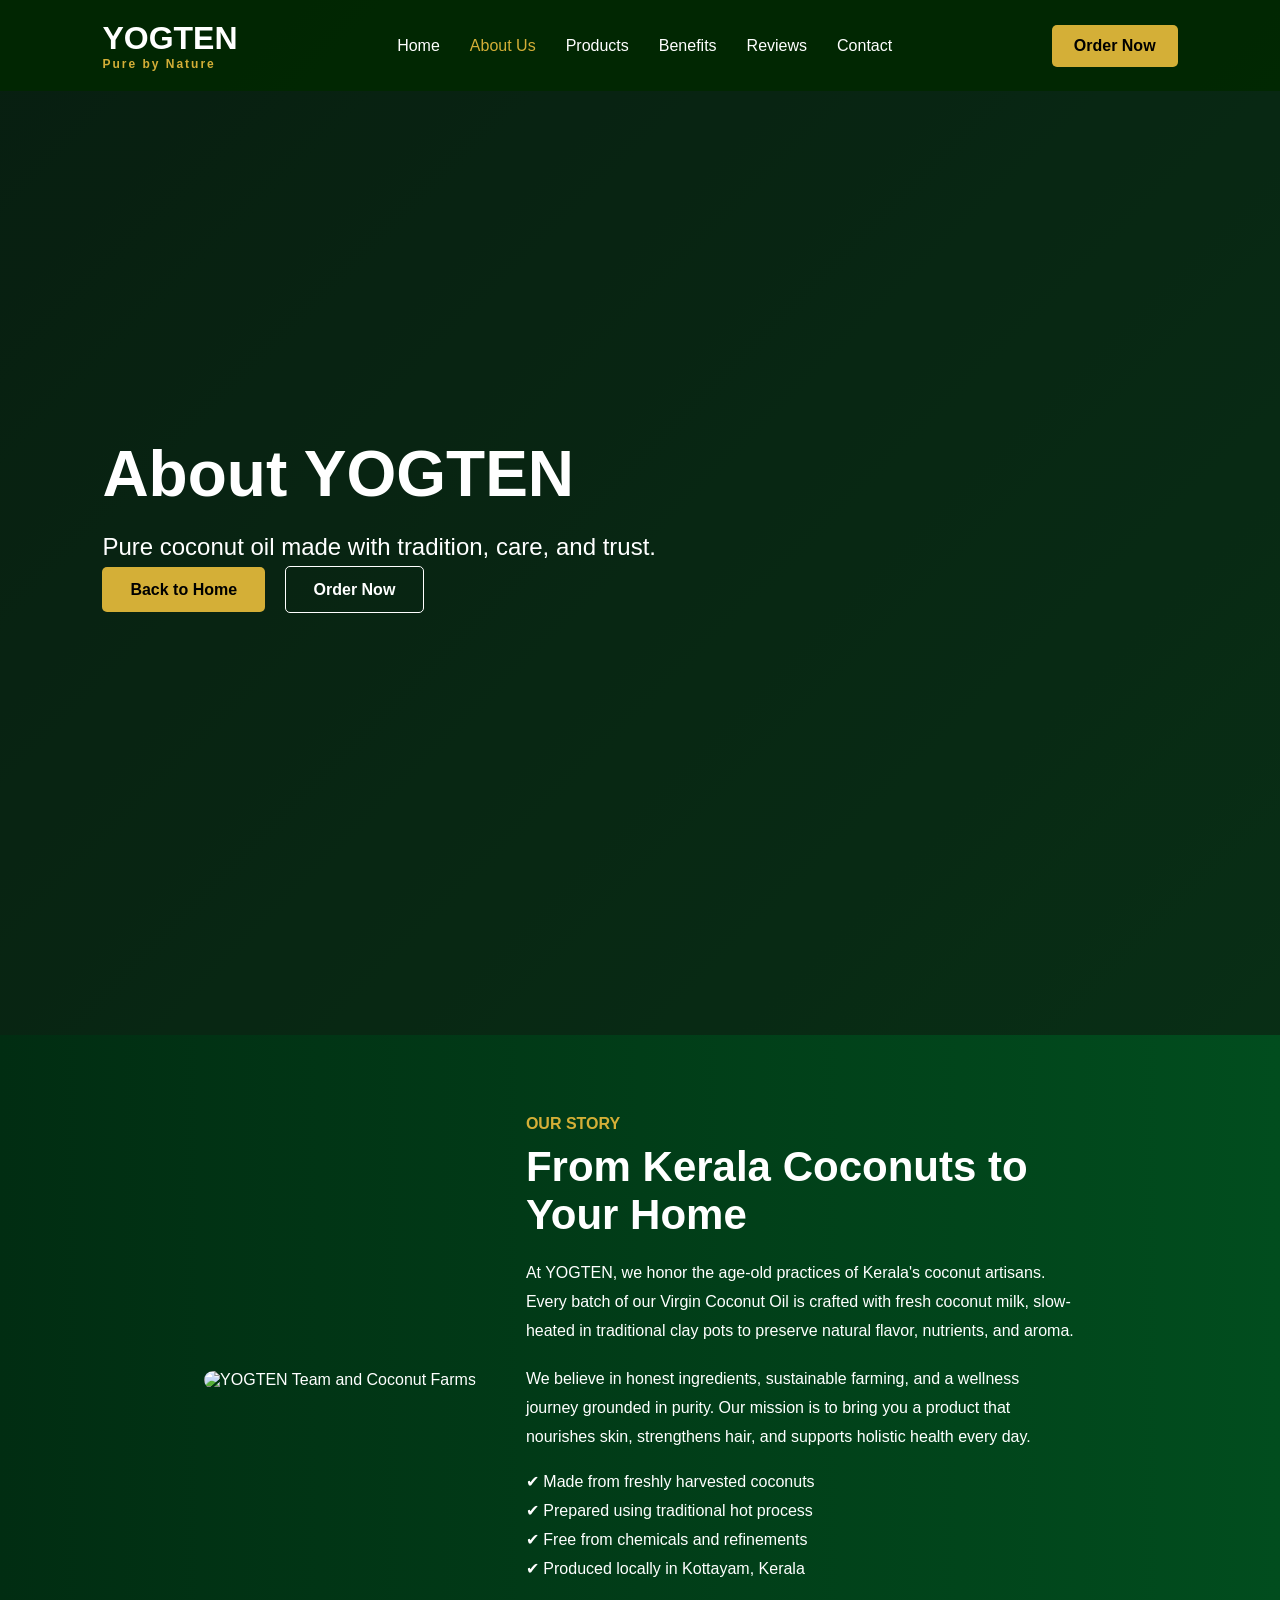
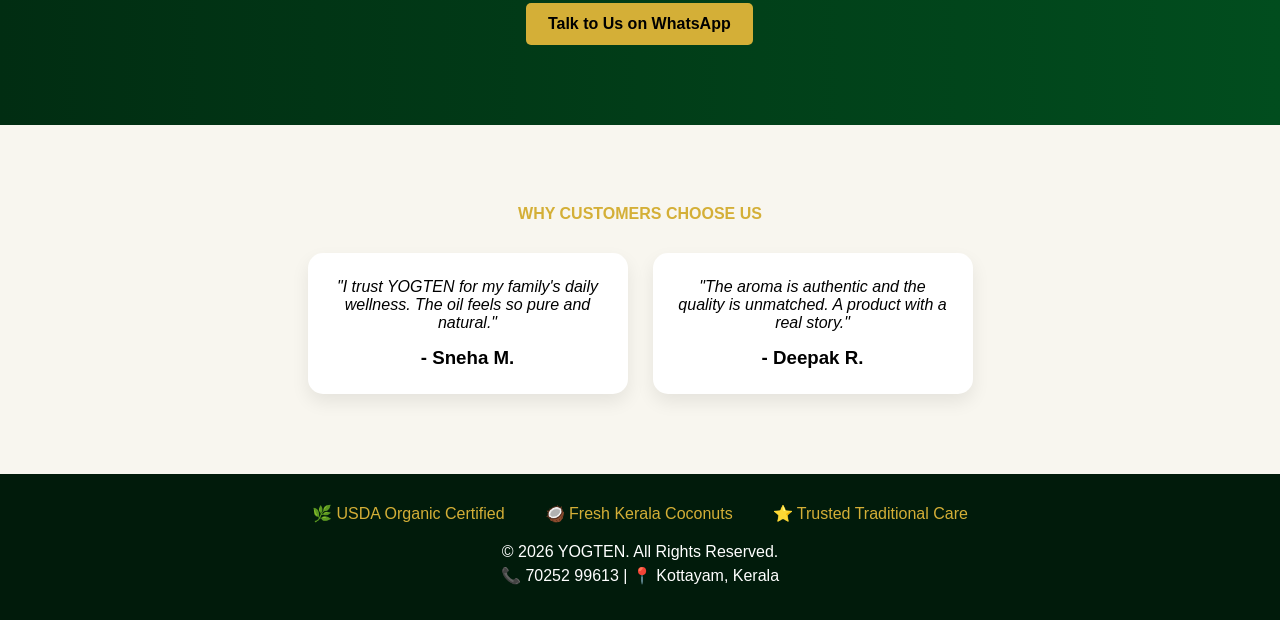
==== about.html @ 896530e3 "Initial commit" ====
<!DOCTYPE html>
<html lang="en">
<head>
    <meta charset="UTF-8">
    <meta name="viewport" content="width=device-width, initial-scale=1.0">
    <title>About Us - YOGTEN</title>
    <link rel="stylesheet" href="style.css">
</head>
<body>

<header class="navbar">
    <div class="logo">YOGTEN <span>Pure by Nature</span></div>

    <nav>
        <ul class="nav-links">
            <li><a href="index.html">Home</a></li>
            <li><a href="about.html">About Us</a></li>
            <li><a href="products.html">Products</a></li>
            <li><a href="benefits.html">Benefits</a></li>
            <li><a href="index.html#reviews">Reviews</a></li>
            <li><a href="contact.html">Contact</a></li>
        </ul>
    </nav>

    <a href="https://www.amazon.in/s?k=YOGTEN+Virgin+Coconut+Oil" class="order-btn" target="_blank" rel="noopener noreferrer">Order Now</a>
</header>

<section class="hero" style="background: linear-gradient(135deg, rgba(1,45,18,0.95), rgba(3,75,28,0.95));">
    <div class="overlay"></div>
    <div class="hero-content">
        <h1>About YOGTEN</h1>
        <p>Pure coconut oil made with tradition, care, and trust.</p>
        <div class="hero-buttons">
            <a href="index.html" class="shop-btn">Back to Home</a>
            <a href="https://www.amazon.in/s?k=YOGTEN+Virgin+Coconut+Oil" class="learn-btn" target="_blank" rel="noopener noreferrer">Order Now</a>
        </div>
    </div>
</section>

<section class="about">
    <div class="about-img">
        <img src="about.jpg" alt="YOGTEN Team and Coconut Farms">
    </div>

    <div class="about-content">
        <h4>OUR STORY</h4>
        <h2>From Kerala Coconuts to Your Home</h2>
        <p>At YOGTEN, we honor the age-old practices of Kerala's coconut artisans. Every batch of our Virgin Coconut Oil is crafted with fresh coconut milk, slow-heated in traditional clay pots to preserve natural flavor, nutrients, and aroma.</p>
        <p>We believe in honest ingredients, sustainable farming, and a wellness journey grounded in purity. Our mission is to bring you a product that nourishes skin, strengthens hair, and supports holistic health every day.</p>

        <ul>
            <li>✔ Made from freshly harvested coconuts</li>
            <li>✔ Prepared using traditional hot process</li>
            <li>✔ Free from chemicals and refinements</li>
            <li>✔ Produced locally in Kottayam, Kerala</li>
        </ul>

        <a href="https://wa.me/917025299613">Talk to Us on WhatsApp</a>
    </div>
</section>

<section class="reviews">
    <h4>WHY CUSTOMERS CHOOSE US</h4>
    <div class="review-container">
        <div class="review-card">
            <p>"I trust YOGTEN for my family's daily wellness. The oil feels so pure and natural."</p>
            <h3>- Sneha M.</h3>
        </div>
        <div class="review-card">
            <p>"The aroma is authentic and the quality is unmatched. A product with a real story."</p>
            <h3>- Deepak R.</h3>
        </div>
    </div>
</section>

<footer class="footer">
    <div class="footer-top">
        <div>🌿 USDA Organic Certified</div>
        <div>🥥 Fresh Kerala Coconuts</div>
        <div>⭐ Trusted Traditional Care</div>
    </div>
    <div class="footer-bottom">
        <p>© 2026 YOGTEN. All Rights Reserved.</p>
        <p>📞 70252 99613 | 📍 Kottayam, Kerala</p>
    </div>
</footer>
<script src="script.js"></script>
</body>
</html>
---- style.css ----
/* part 1 css */
* {
    margin: 0;
    padding: 0;
    box-sizing: border-box;
    font-family: Arial, sans-serif;
}

body {
    background: #f8f6ef;
}

/* Navbar */
.navbar {
    width: 100%;
    position: fixed;
    top: 0;
    left: 0;
    padding: 20px 8%;
    display: flex;
    justify-content: space-between;
    align-items: center;
    background: rgba(0, 40, 0, 0.85);
    z-index: 1000;
}

.logo {
    color: #fff;
    font-size: 32px;
    font-weight: bold;
}

.logo span {
    display: block;
    font-size: 12px;
    letter-spacing: 2px;
    color: #d4af37;
}

.nav-links {
    display: flex;
    list-style: none;
}

.nav-links li {
    margin: 0 15px;
}

.nav-links a {
    color: white;
    text-decoration: none;
    font-size: 16px;
    transition: 0.3s;
}

.nav-links a:hover {
    color: #d4af37;
}

.nav-links a.active {
    color: #d4af37;
}

.order-btn {
    background: #d4af37;
    color: #000;
    padding: 12px 22px;
    text-decoration: none;
    border-radius: 5px;
    font-weight: bold;
}

/* Hero Section */
.hero {
    height: 115vh;
     background: url(banner.jpg) center/cover no-repeat;
    position: relative;
    display: flex;
    align-items: center;
    padding: 0 8%;
    color: white;
}

.overlay {
    position: absolute;
    inset: 0;
    background: rgba(0, 0, 0, 0.45);
}

.hero-content {
    position: relative;
    max-width: 650px;
}

.hero-content h1 {
    font-size: 64px;
    line-height: 1.2;
}

.hero-content h1 span {
    color: #d4af37;
}

.hero-content p {
    margin: 20px 0;
    font-size: 24px;
}

.hero-icons {
    display: flex;
    gap: 15px;
    margin: 25px 0;
}

.icon-box {
    background: rgba(255,255,255,0.1);
    border: 1px solid #d4af37;
    padding: 12px 18px;
    border-radius: 5px;
    font-size: 14px;
}

.hero-buttons a {
    text-decoration: none;
    margin-right: 15px;
    padding: 14px 28px;
    border-radius: 5px;
    font-weight: bold;
}

.shop-btn {
    background: #d4af37;
    color: #000;
}

.learn-btn {
    border: 1px solid #fff;
    color: white;
}



/* part 2css */
/* Benefits Strip */
.benefits-strip {
    width: 85%;
    margin: -50px auto 60px;
    background: linear-gradient(90deg, #012d12, #014d1e);
    display: flex;
    justify-content: space-around;
    padding: 30px;
    border-radius: 20px;
    position: relative;
    z-index: 5;
    box-shadow: 0 8px 20px rgba(0,0,0,0.2);
}

.benefit-item {
    text-align: center;
    color: white;
    max-width: 250px;
}

.benefit-item h3 {
    color: #d4af37;
    margin-bottom: 10px;
}

/* Products */
.products {
    text-align: center;
    padding: 60px 8%;
}

.products h4 {
    color: #d4af37;
    letter-spacing: 2px;
    margin-bottom: 10px;
}

.products h2 {
    font-size: 42px;
    margin-bottom: 40px;
    color: #012d12;
}

.product-container {
    display: flex;
    justify-content: center;
    gap: 10px;
    flex-wrap: wrap;
}

.product-card {
    background: white;
    width: 250px;
    border-radius: 13px;
    padding: 25px;
    box-shadow: 0 8px 18px rgba(0,0,0,0.08);
    transition: 0.3s;
}

.product-card:hover {
    transform: translateY(-8px);
}

.product-card img {
    width: 120px;
    margin-bottom: 10px;
}

.product-card h3 {
    font-size: 24px;
    color: #012d12;
}

.product-card span {
    display: inline-block;
    background: #012d12;
    color: white;
    padding: 5px 14px;
    border-radius: 20px;
    margin: 10px 0;
    font-size: 14px;
}

.product-card p {
    font-size: 15px;
    margin: 10px 0;
    color: #555;
}

.product-card h4 {
    font-size: 28px;
    color: #d4af37;
    margin: 15px 0;
}

.product-card a {
    display: inline-block;
    background: #012d12;
    color: white;
    text-decoration: none;
    padding: 12px 22px;
    border-radius: 5px;
}

/* part 3 css */


/* About Section */
.about {
    display: flex;
    align-items: center;
    justify-content: center;
    gap: 50px;
    padding: 80px 8%;
    background: linear-gradient(90deg, #012d12, #014d1e);
    color: white;
    flex-wrap: wrap;
}

.about-img img {
    width: 450px;
    border-radius: 15px;
}

.about-content {
    max-width: 550px;
}

.about-content h4 {
    color: #d4af37;
    margin-bottom: 10px;
}

.about-content h2 {
    font-size: 42px;
    margin-bottom: 20px;
}

.about-content p {
    line-height: 1.8;
    margin-bottom: 20px;
}

.about-content ul {
    list-style: none;
    margin-bottom: 25px;
}

.about-content ul li {
    margin: 10px 0;
}

.about-content a {
    display: inline-block;
    background: #d4af37;
    color: black;
    text-decoration: none;
    padding: 12px 22px;
    border-radius: 5px;
    font-weight: bold;
}

.benefits-page {
    padding: 80px 8%;
}

.benefit-grid {
    display: grid;
    grid-template-columns: repeat(3, minmax(220px, 1fr));
    gap: 30px;
    margin-top: 40px;
}

.benefit-item {
    background: white;
    border-radius: 18px;
    padding: 30px;
    box-shadow: 0 12px 25px rgba(0,0,0,0.08);
}

.benefit-item h3 {
    color: #012d12;
    margin-bottom: 16px;
}

.benefit-item p {
    color: #444;
    line-height: 1.8;
}

/* Reviews */
.reviews {
    text-align: center;
    padding: 80px 8%;
}

.reviews h4 {
    color: #d4af37;
    margin-bottom: 30px;
}

.review-container {
    display: flex;
    justify-content: center;
    gap: 25px;
    flex-wrap: wrap;
}

.review-card {
    background: white;
    width: 320px;
    padding: 25px;
    border-radius: 15px;
    box-shadow: 0 8px 18px rgba(0,0,0,0.08);
}

.review-card p {
    font-style: italic;
    margin-bottom: 15px;
}

/* Footer */
.footer {
    background: #011b0b;
    color: white;
    text-align: center;
    padding: 30px 8%;
}

.footer-top {
    display: flex;
    justify-content: center;
    gap: 40px;
    flex-wrap: wrap;
    margin-bottom: 20px;
    color: #d4af37;
}

.footer-bottom p {
    margin: 5px 0;
}



/* Contact & page section styles */
.contact-page,
.product-page {
    padding: 80px 8%;
}

.contact-grid,
.product-grid {
    display: grid;
    grid-template-columns: 1fr 1fr;
    gap: 40px;
    align-items: start;
}

.contact-card,
.product-info {
    background: white;
    border-radius: 18px;
    padding: 28px;
    box-shadow: 0 10px 25px rgba(0,0,0,0.08);
}

.contact-card h3,
.product-info h3 {
    margin-bottom: 15px;
    color: #012d12;
}

.contact-card p,
.contact-card a,
.contact-card li {
    color: #444;
    line-height: 1.8;
}

.contact-form {
    display: grid;
    gap: 20px;
}

.contact-form input,
.contact-form textarea {
    width: 100%;
    padding: 16px 18px;
    border-radius: 12px;
    border: 1px solid #ccc;
    font-size: 16px;
}

.contact-form textarea {
    min-height: 180px;
    resize: vertical;
}

.contact-form button,
.product-info .shop-btn {
    width: fit-content;
    padding: 14px 28px;
    border-radius: 8px;
    border: none;
    background: #d4af37;
    color: #000;
    font-weight: bold;
    cursor: pointer;
}

.page-intro {
    margin-bottom: 60px;
}

.page-intro h2 {
    font-size: 38px;
    margin: 15px 0;
}

.page-intro p {
    max-width: 700px;
    color: #444;
}

/* media queries */
@media (max-width: 768px) {

    .hero-content h1 {
        font-size: 36px;
    }

    .navbar {
        flex-direction: column;
        gap: 10px;
    }

    .nav-links {
        flex-wrap: wrap;
        justify-content: center;
    }

    .benefits-strip {
        flex-direction: column;
        gap: 20px;
    }

    .product-container {
        flex-direction: column;
        align-items: center;
    }

    .about {
        flex-direction: column;
        text-align: center;
    }

    .about-img img {
        width: 100%;
    }

    .benefit-grid {
        grid-template-columns: 1fr;
    }

    .contact-grid,
    .product-grid {
        grid-template-columns: 1fr;
    }

    .contact-card,
    .product-info {
        width: 100%;
    }
}
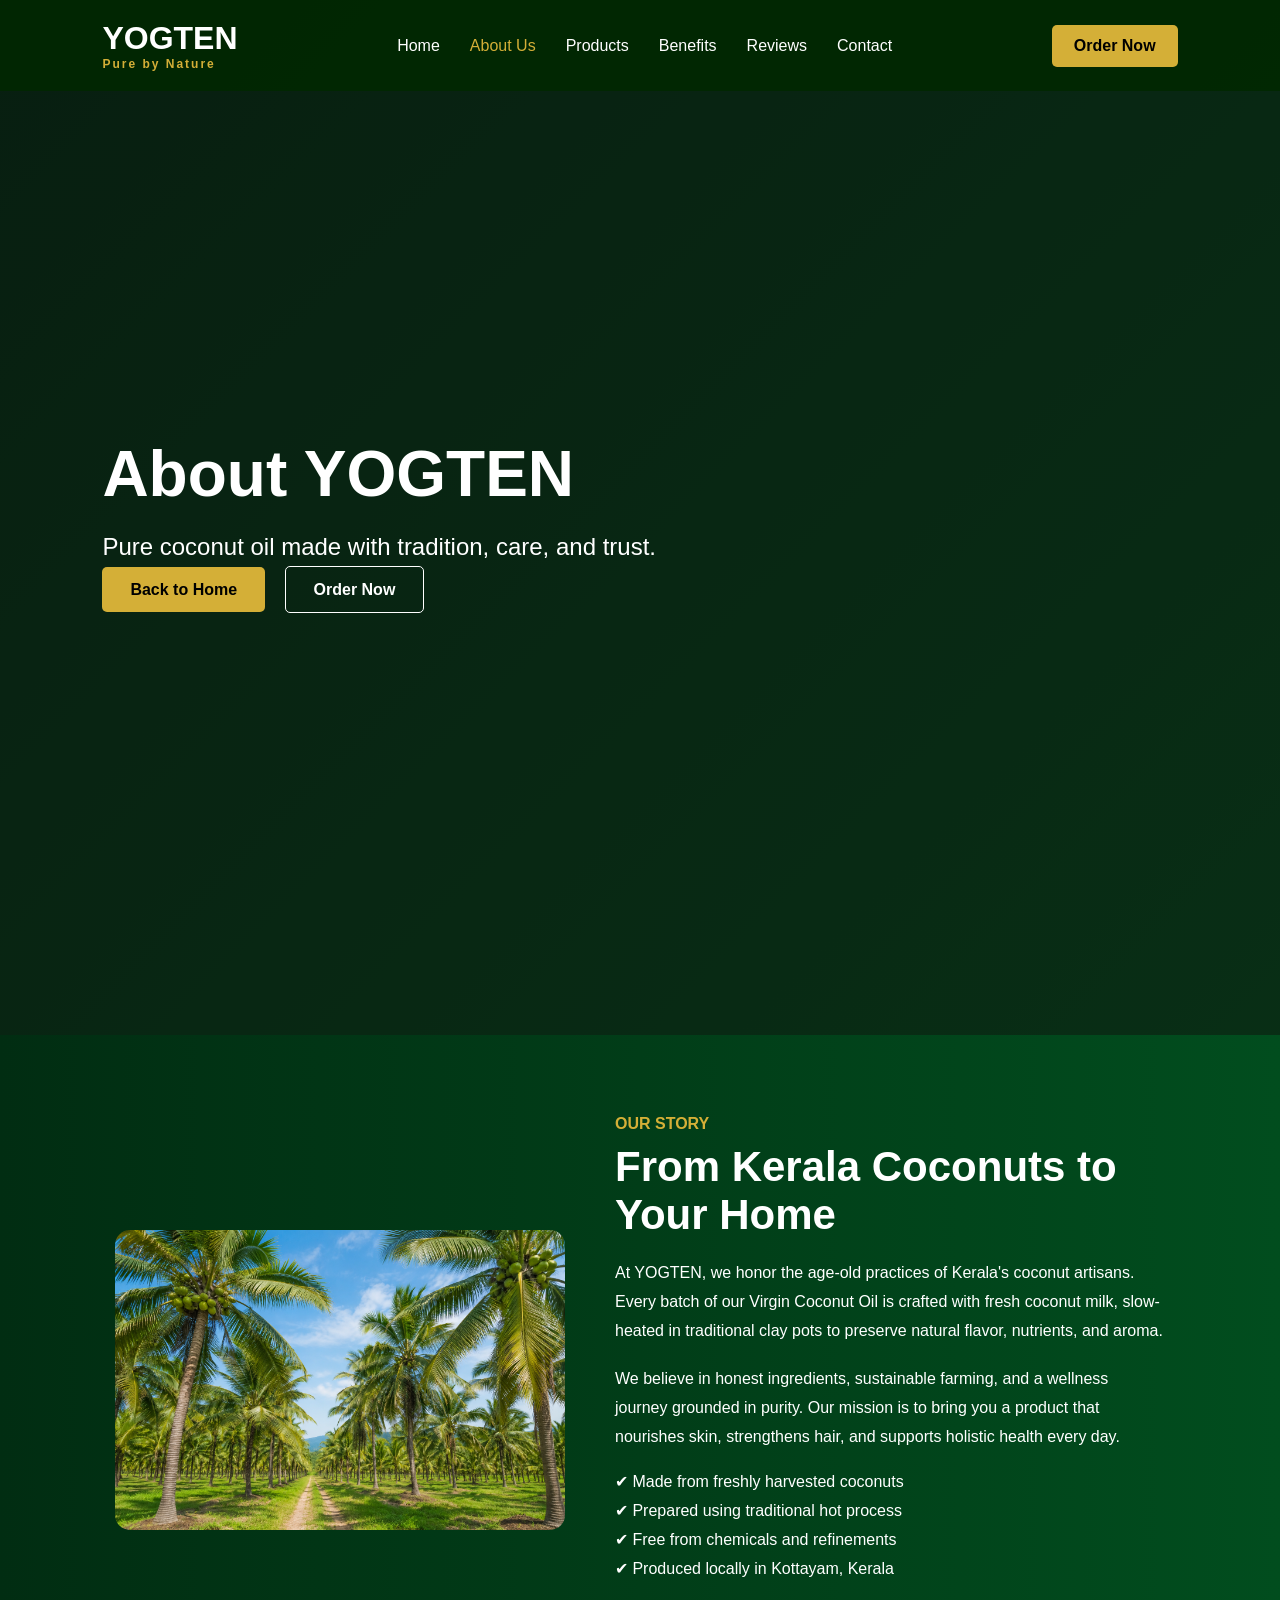
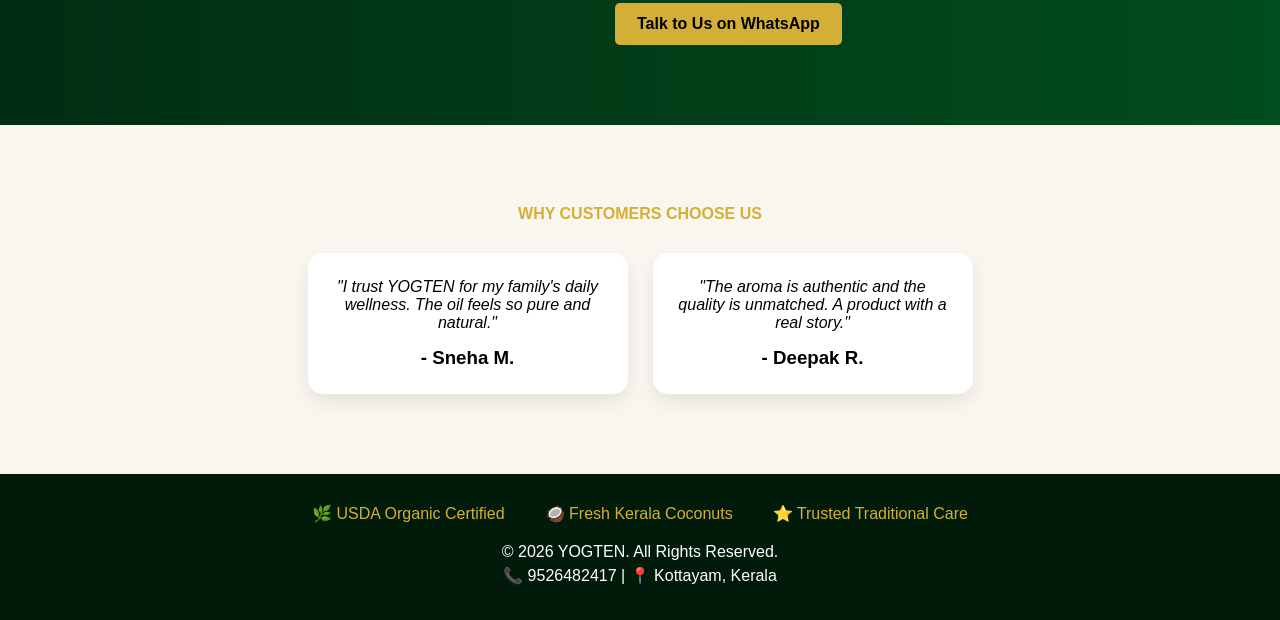
==== commit af167394: "Updated website design" ====
--- a/about.html
+++ b/about.html
@@ -22,7 +22,7 @@
         </ul>
     </nav>
 
-    <a href="https://www.amazon.in/s?k=YOGTEN+Virgin+Coconut+Oil" class="order-btn" target="_blank" rel="noopener noreferrer">Order Now</a>
+    <a href="https://amzn.in/d/01ndimwU" class="order-btn" target="_blank" rel="noopener noreferrer">Order Now</a>
 </header>
 
 <section class="hero" style="background: linear-gradient(135deg, rgba(1,45,18,0.95), rgba(3,75,28,0.95));">
@@ -32,14 +32,14 @@
         <p>Pure coconut oil made with tradition, care, and trust.</p>
         <div class="hero-buttons">
             <a href="index.html" class="shop-btn">Back to Home</a>
-            <a href="https://www.amazon.in/s?k=YOGTEN+Virgin+Coconut+Oil" class="learn-btn" target="_blank" rel="noopener noreferrer">Order Now</a>
+            <a href="https://amzn.in/d/01ndimwU" class="learn-btn" target="_blank" rel="noopener noreferrer">Order Now</a>
         </div>
     </div>
 </section>
 
 <section class="about">
     <div class="about-img">
-        <img src="about.jpg" alt="YOGTEN Team and Coconut Farms">
+        <img src="aboutimg.png" alt="YOGTEN Team and Coconut Farms">
     </div>
 
     <div class="about-content">
@@ -55,7 +55,7 @@
             <li>✔ Produced locally in Kottayam, Kerala</li>
         </ul>
 
-        <a href="https://wa.me/917025299613">Talk to Us on WhatsApp</a>
+        <a href="https://wa.me/919526482417" target="_blank" rel="noopener noreferrer">Talk to Us on WhatsApp</a>
     </div>
 </section>
 
@@ -81,7 +81,7 @@
     </div>
     <div class="footer-bottom">
         <p>© 2026 YOGTEN. All Rights Reserved.</p>
-        <p>📞 70252 99613 | 📍 Kottayam, Kerala</p>
+        <p>📞 9526482417 | 📍 Kottayam, Kerala</p>
     </div>
 </footer>
 <script src="script.js"></script>
--- a/style.css
+++ b/style.css
@@ -260,8 +260,16 @@
     flex-wrap: wrap;
 }
 
+.about-img {
+    max-width: 450px;
+    width: 100%;
+}
+
 .about-img img {
-    width: 450px;
+    width: 100%;
+    max-width: 450px;
+    height: auto;
+    display: block;
     border-radius: 15px;
 }
 
@@ -312,6 +320,20 @@
     grid-template-columns: repeat(3, minmax(220px, 1fr));
     gap: 30px;
     margin-top: 40px;
+}
+
+.benefit-image {
+    width: 100%;
+    display: flex;
+    justify-content: center;
+    margin: 40px auto;
+}
+
+.benefit-image img {
+    width: 100%;
+    max-width: 920px;
+    border-radius: 20px;
+    box-shadow: 0 12px 30px rgba(0, 0, 0, 0.12);
 }
 
 .benefit-item {
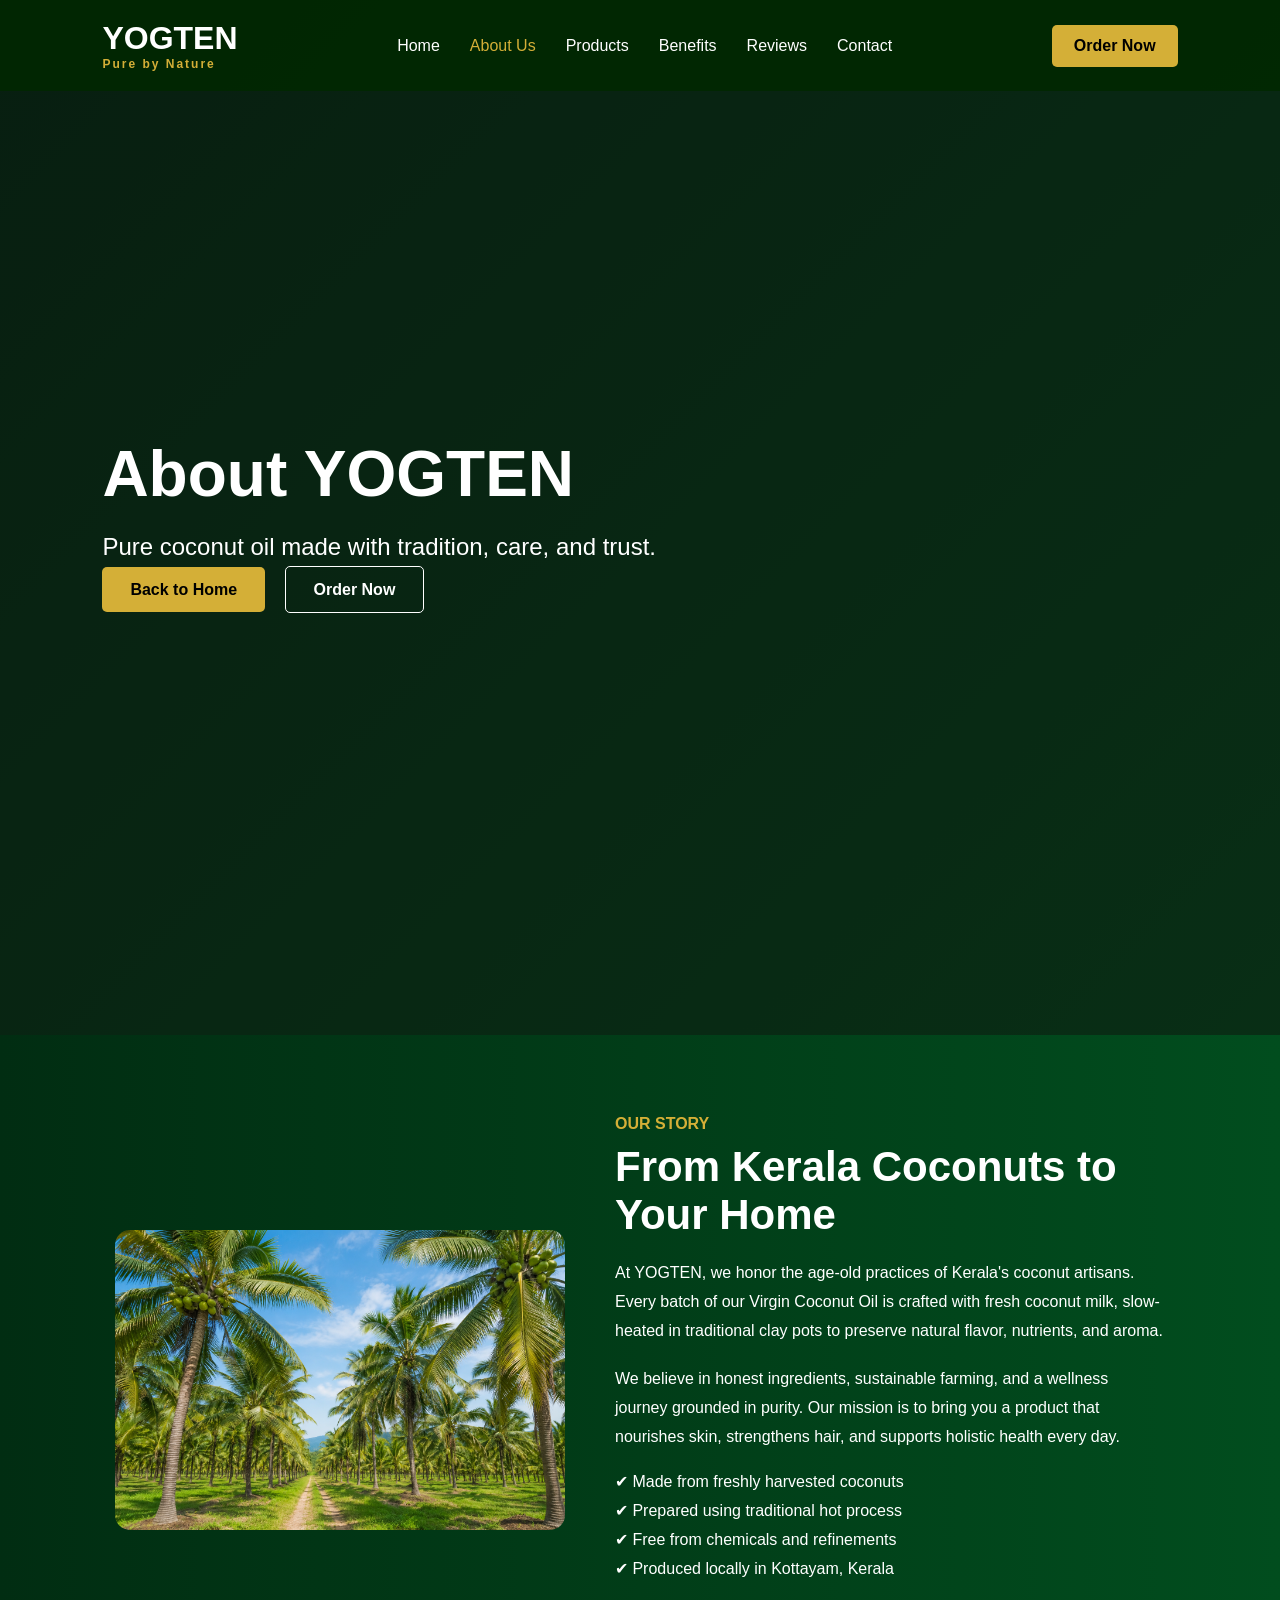
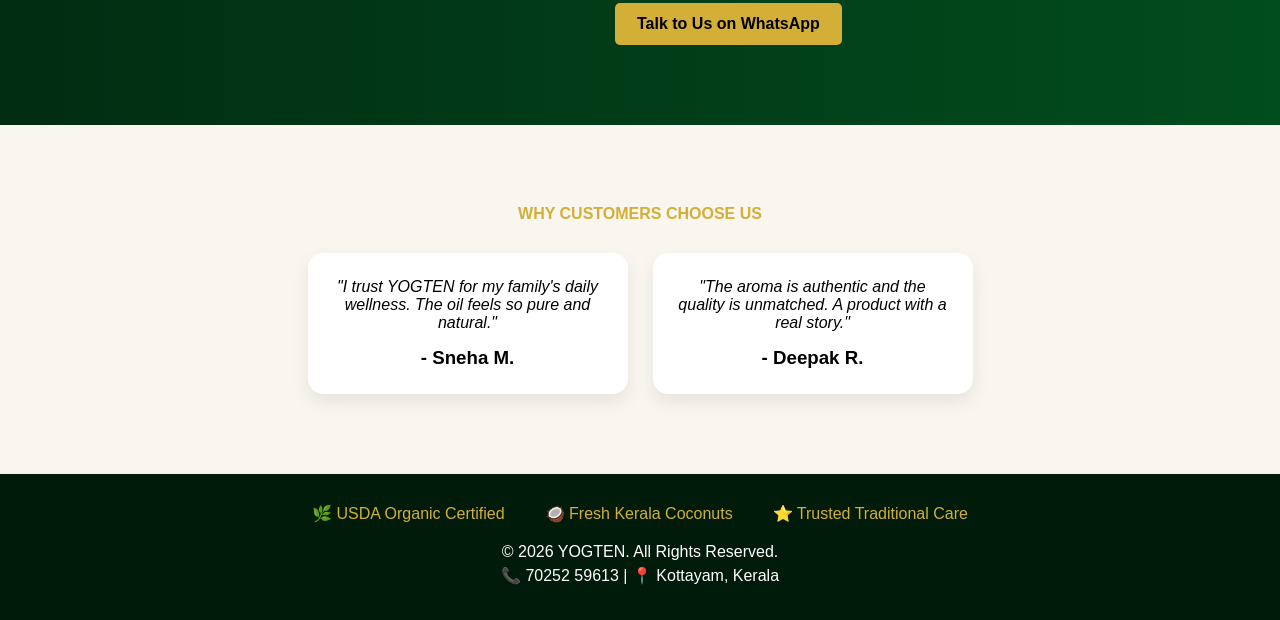
==== commit 223ec583: "Updated website design" ====
--- a/about.html
+++ b/about.html
@@ -55,7 +55,7 @@
             <li>✔ Produced locally in Kottayam, Kerala</li>
         </ul>
 
-        <a href="https://wa.me/919526482417" target="_blank" rel="noopener noreferrer">Talk to Us on WhatsApp</a>
+        <a href="https://wa.me/917025259613" target="_blank" rel="noopener noreferrer">Talk to Us on WhatsApp</a>
     </div>
 </section>
 
@@ -81,7 +81,7 @@
     </div>
     <div class="footer-bottom">
         <p>© 2026 YOGTEN. All Rights Reserved.</p>
-        <p>📞 9526482417 | 📍 Kottayam, Kerala</p>
+        <p>📞 70252 59613 | 📍 Kottayam, Kerala</p>
     </div>
 </footer>
 <script src="script.js"></script>
